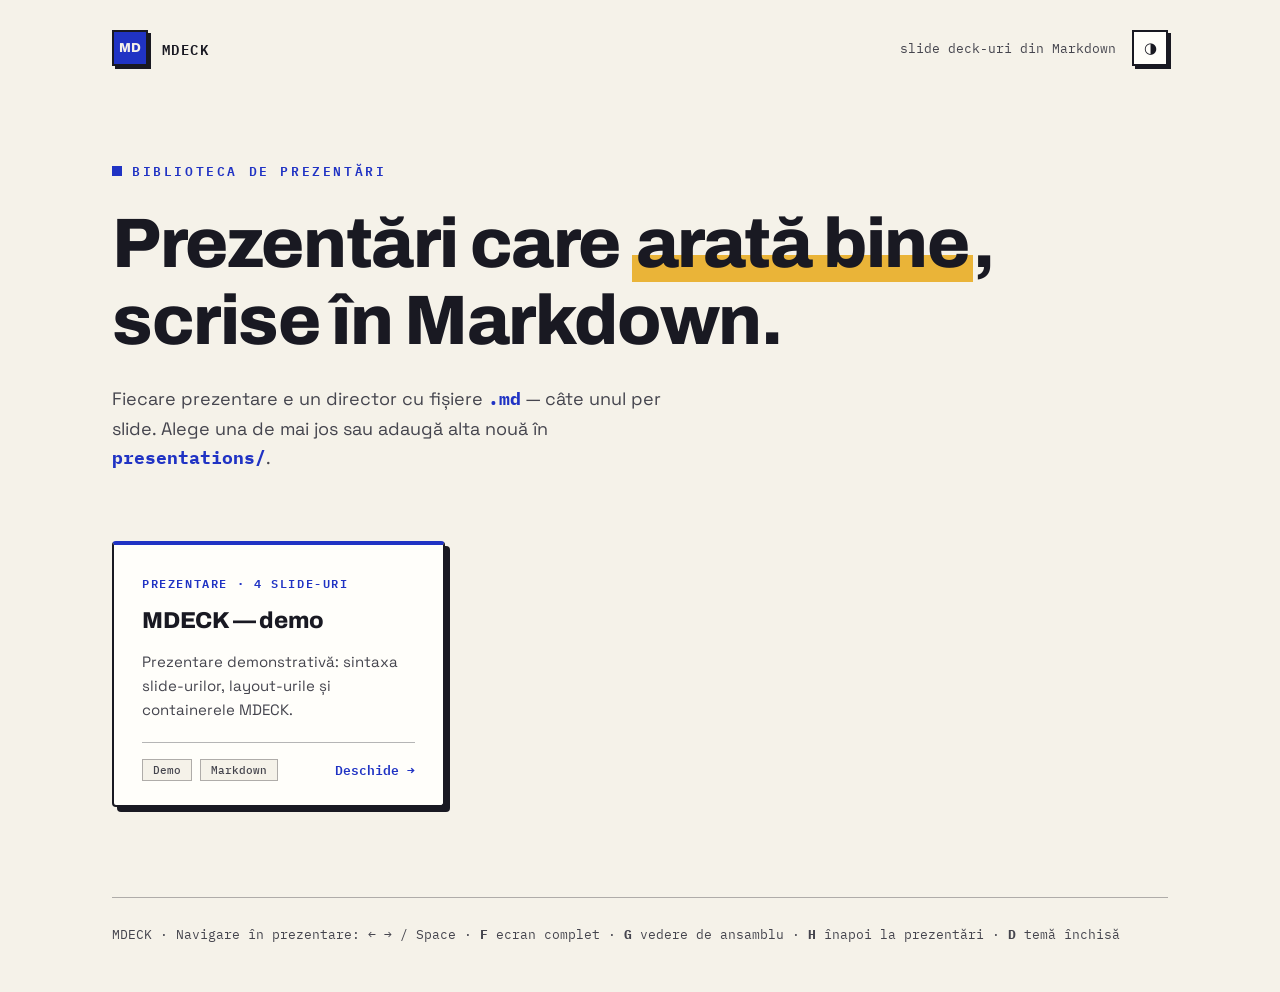
==== index.html @ 7eb0e371 "Adăugat fișiere HTML pentru prezentare și index, inclusiv stiluri și scripturi necesare. Creată o pr" ====
<!DOCTYPE html>
<html lang="ro">
<head>
  <meta charset="UTF-8">
  <meta name="viewport" content="width=device-width, initial-scale=1.0">
  <title>MDECK — prezentări din Markdown</title>
  <link rel="preconnect" href="https://fonts.googleapis.com">
  <link rel="preconnect" href="https://fonts.gstatic.com" crossorigin>
  <link href="https://fonts.googleapis.com/css2?family=Archivo:wght@700;800&family=Space+Grotesk:wght@400;500;700&family=IBM+Plex+Mono:wght@400;500;600&display=swap" rel="stylesheet">
  <link rel="stylesheet" href="assets/style.css">
  <script>
    try {
      const t = new URLSearchParams(location.search).get("theme") || localStorage.getItem("mdeck-theme");
      if (t === "dark") document.documentElement.classList.add("dark");
    } catch (e) {}
  </script>
</head>
<body>
  <div class="ambient"></div>

  <div class="wrap">
    <header class="site">
      <a class="brand" href="index.html"><span class="monogram">MD</span> MDECK</a>
      <span style="display:flex;align-items:center;gap:16px">
        <span class="hint">slide deck-uri din Markdown</span>
        <button class="theme-btn" id="btn-theme" title="Temă închisă/deschisă (D)">&#9681;</button>
      </span>
    </header>

    <section class="hero">
      <div class="kicker">Biblioteca de prezentări</div>
      <h1>Prezentări care <span class="hl">arată bine</span>,<br>scrise în Markdown.</h1>
      <p>Fiecare prezentare e un director cu fișiere <code style="font-family:var(--mono);color:var(--ultra);font-weight:700">.md</code> — câte unul per slide. Alege una de mai jos sau adaugă alta nouă în <code style="font-family:var(--mono);color:var(--ultra);font-weight:700">presentations/</code>.</p>
    </section>

    <main id="decks" class="decks"></main>

    <footer class="site">
      MDECK &middot; Navigare în prezentare: &larr; &rarr; / Space &middot; <b>F</b> ecran complet &middot; <b>G</b> vedere de ansamblu &middot; <b>H</b> înapoi la prezentări &middot; <b>D</b> temă închisă
    </footer>
  </div>

  <script src="assets/home.js"></script>
</body>
</html>
---- assets/style.css ----
/* ============================================================
   Identitatea vizuală „Ovidiu Chiș” — varianta profesională
   Ultramarin & aur pe alb-os, structură fermă (borduri de
   cerneală, umbre dure mici), fără gradiente și fără zgomot.
   ============================================================ */

:root {
  /* fundaluri */
  --bone: #f5f2e9;        /* alb-os cald — fundalul de bază */
  --paper: #fffefa;       /* alb hârtie — carduri, suprafețe */

  /* cerneală */
  --ink: #191922;         /* negru-cerneală — text, borduri */
  --ink-soft: #45454e;    /* text secundar */
  --muted: #8a877e;       /* text estompat */

  /* semnătura cromatică */
  --ultra: #2033c4;       /* ultramarin Klein — culoarea principală */
  --ultra-deep: #16227e;  /* ultramarin de noapte */
  --gold: #eab438;        /* auriu cald — accent, folosit cu măsură */
  --azure: #2d8fc4;
  --coral: #d6452f;
  --green: #2a8a5e;
  --plum: #6a44b8;
  --sky: #6db5dd;

  /* derivate de temă */
  --shadow-c: var(--ink);              /* culoarea umbrelor dure */
  --dot: rgba(25, 25, 34, 0.045);      /* punctele texturii de fundal */
  --line-soft: rgba(25, 25, 34, 0.16); /* linii fine (rânduri tabel) */
  --line-mid: rgba(25, 25, 34, 0.32);  /* linii medii (separatoare, taguri) */
  --code-bg: #191922;                  /* fundalul blocurilor de cod, fix în ambele teme */
  --title-bg: var(--ultra);            /* fundalul slide-urilor de titlu/secțiune */

  --border: 2px solid var(--ink);
  --shadow: 5px 5px 0 var(--shadow-c);
  --shadow-sm: 3px 3px 0 var(--shadow-c);

  --sans: "Space Grotesk", "Segoe UI", system-ui, sans-serif;
  --display: "Archivo", "Space Grotesk", sans-serif;
  --mono: "IBM Plex Mono", "Cascadia Code", Consolas, monospace;

  --r: 4px;               /* colțuri abia rotunjite */
}

/* ---------- tema închisă (tasta D în prezentare) ---------- */
html.dark {
  --bone: #14141c;
  --paper: #1d1d27;
  --ink: #ece8db;
  --ink-soft: #b6b2a6;
  --muted: #84817a;

  --shadow-c: rgba(0, 0, 0, 0.55);
  --dot: rgba(236, 232, 219, 0.04);
  --line-soft: rgba(236, 232, 219, 0.12);
  --line-mid: rgba(236, 232, 219, 0.28);
  --title-bg: var(--ultra-deep);

  /* accente luminate, ca să rămână lizibile pe fundal închis */
  --ultra: #5e6ce0;
  --azure: #4fb2e6;
  --coral: #f06a52;
  --green: #3cba7a;
  --plum: #976ee8;
  --sky: #7ec9ec;
  --gold: #f0bb4a;
}

* { box-sizing: border-box; margin: 0; padding: 0; }

html, body {
  background: var(--bone);
  color: var(--ink);
  font-family: var(--sans);
  -webkit-font-smoothing: antialiased;
}

::selection { background: var(--gold); color: #191922; }

/* ---------- fundal: hârtie cu puncte foarte fine ---------- */
.ambient {
  position: fixed;
  inset: 0;
  z-index: -1;
  background:
    radial-gradient(circle, var(--dot) 1px, transparent 1.4px) 0 0 / 26px 26px,
    var(--bone);
}

/* ---------- layout pagină ---------- */
.wrap {
  max-width: 1120px;
  margin: 0 auto;
  padding: 0 32px;
}

header.site {
  display: flex;
  align-items: center;
  justify-content: space-between;
  padding: 30px 0;
}

.brand {
  display: flex;
  align-items: center;
  gap: 14px;
  font-family: var(--mono);
  font-size: 14px;
  font-weight: 600;
  letter-spacing: 0.1em;
  text-transform: uppercase;
  color: var(--ink);
  text-decoration: none;
}

.brand .monogram {
  display: grid;
  place-items: center;
  width: 36px;
  height: 36px;
  background: var(--ultra);
  color: var(--bone);
  border: var(--border);
  box-shadow: var(--shadow-sm);
  font-family: var(--display);
  font-weight: 800;
  font-size: 13px;
  letter-spacing: 0;
}

.hint {
  font-family: var(--mono);
  font-size: 12.5px;
  color: var(--ink-soft);
}

/* ---------- hero ---------- */
.hero { padding: 64px 0 24px; }

.hero .kicker {
  display: flex;
  align-items: center;
  gap: 10px;
  font-family: var(--mono);
  font-size: 13px;
  font-weight: 600;
  letter-spacing: 0.2em;
  text-transform: uppercase;
  color: var(--ultra);
  margin-bottom: 24px;
}

.hero .kicker::before {
  content: "";
  width: 10px;
  height: 10px;
  background: var(--ultra);
}

.hero h1 {
  font-family: var(--display);
  font-size: clamp(42px, 6vw, 70px);
  font-weight: 800;
  letter-spacing: -0.02em;
  line-height: 1.1;
  color: var(--ink);
}

/* subliniere tip marker — auriul folosit chirurgical */
.hero h1 .hl {
  background: linear-gradient(transparent 64%, var(--gold) 64%);
  padding: 0 4px;
}

.hero p {
  margin-top: 24px;
  max-width: 580px;
  font-size: 18px;
  line-height: 1.65;
  color: var(--ink-soft);
}

/* ---------- grid prezentări ---------- */
.decks {
  display: grid;
  grid-template-columns: repeat(auto-fill, minmax(330px, 1fr));
  gap: 28px;
  padding: 44px 0 90px;
}

.deck-card {
  position: relative;
  display: flex;
  flex-direction: column;
  gap: 14px;
  padding: 28px 28px 24px;
  background: var(--paper);
  border: var(--border);
  border-top: 4px solid var(--a, var(--ultra));
  border-radius: var(--r);
  box-shadow: var(--shadow);
  text-decoration: none;
  color: var(--ink);
  transition: transform 0.15s ease, box-shadow 0.15s ease;
}

.deck-card:hover {
  transform: translate(-2px, -2px);
  box-shadow: 7px 7px 0 var(--ink);
}

.deck-card:active {
  transform: translate(1px, 1px);
  box-shadow: 3px 3px 0 var(--ink);
}

.deck-card .meta {
  font-family: var(--mono);
  font-size: 11.5px;
  font-weight: 600;
  letter-spacing: 0.14em;
  text-transform: uppercase;
  color: var(--a, var(--ultra));
}

.deck-card h2 {
  font-family: var(--display);
  font-size: 23px;
  font-weight: 800;
  letter-spacing: -0.01em;
  line-height: 1.25;
}

.deck-card p {
  font-size: 15px;
  line-height: 1.6;
  color: var(--ink-soft);
  flex: 1;
}

.deck-card .foot {
  display: flex;
  align-items: center;
  justify-content: space-between;
  margin-top: 6px;
  padding-top: 16px;
  border-top: 1px solid var(--line-mid);
}

.deck-card .tags {
  display: flex;
  gap: 8px;
  flex-wrap: wrap;
}

.deck-card .tag {
  font-family: var(--mono);
  font-size: 11px;
  font-weight: 500;
  color: var(--ink-soft);
  padding: 3px 10px;
  border: 1px solid var(--line-mid);
  background: var(--bone);
}

.deck-card .go {
  font-family: var(--mono);
  font-size: 13px;
  font-weight: 600;
  color: var(--ultra);
  white-space: nowrap;
  transition: transform 0.15s ease;
}

.deck-card:hover .go { transform: translateX(3px); }

/* accente — nume vechi, paleta proprie */
[data-accent="teal"]    { --a: var(--azure); }
[data-accent="indigo"]  { --a: var(--ultra); }
[data-accent="violet"]  { --a: var(--plum); }
[data-accent="amber"]   { --a: var(--gold); }
[data-accent="rose"]    { --a: var(--coral); }
[data-accent="emerald"] { --a: var(--green); }
[data-accent="sky"]     { --a: var(--sky); }

/* ---------- panou eroare ---------- */
.error-panel {
  margin: 60px auto;
  max-width: 640px;
  padding: 36px 40px;
  background: var(--paper);
  border: var(--border);
  border-radius: var(--r);
  box-shadow: var(--shadow);
}

.error-panel h2 {
  font-family: var(--display);
  font-size: 21px;
  font-weight: 800;
  margin-bottom: 14px;
  color: var(--coral);
}
.error-panel p { color: var(--ink-soft); line-height: 1.7; margin-bottom: 10px; }

.error-panel code {
  display: block;
  margin: 14px 0;
  padding: 14px 18px;
  background: var(--code-bg);
  color: var(--gold);
  border-radius: var(--r);
  font-family: var(--mono);
  font-size: 14px;
}

footer.site {
  padding: 28px 0 50px;
  font-family: var(--mono);
  font-size: 12.5px;
  color: var(--ink-soft);
  border-top: 1px solid var(--line-mid);
}

/* ---------- buton temă (pagina de start) ---------- */
.theme-btn {
  appearance: none;
  width: 36px;
  height: 36px;
  display: grid;
  place-items: center;
  background: var(--paper);
  color: var(--ink);
  border: var(--border);
  box-shadow: var(--shadow-sm);
  font-size: 15px;
  cursor: pointer;
  transition: transform 0.12s ease, box-shadow 0.12s ease;
}

.theme-btn:hover { transform: translate(-1px, -1px); box-shadow: 4px 4px 0 var(--shadow-c); }
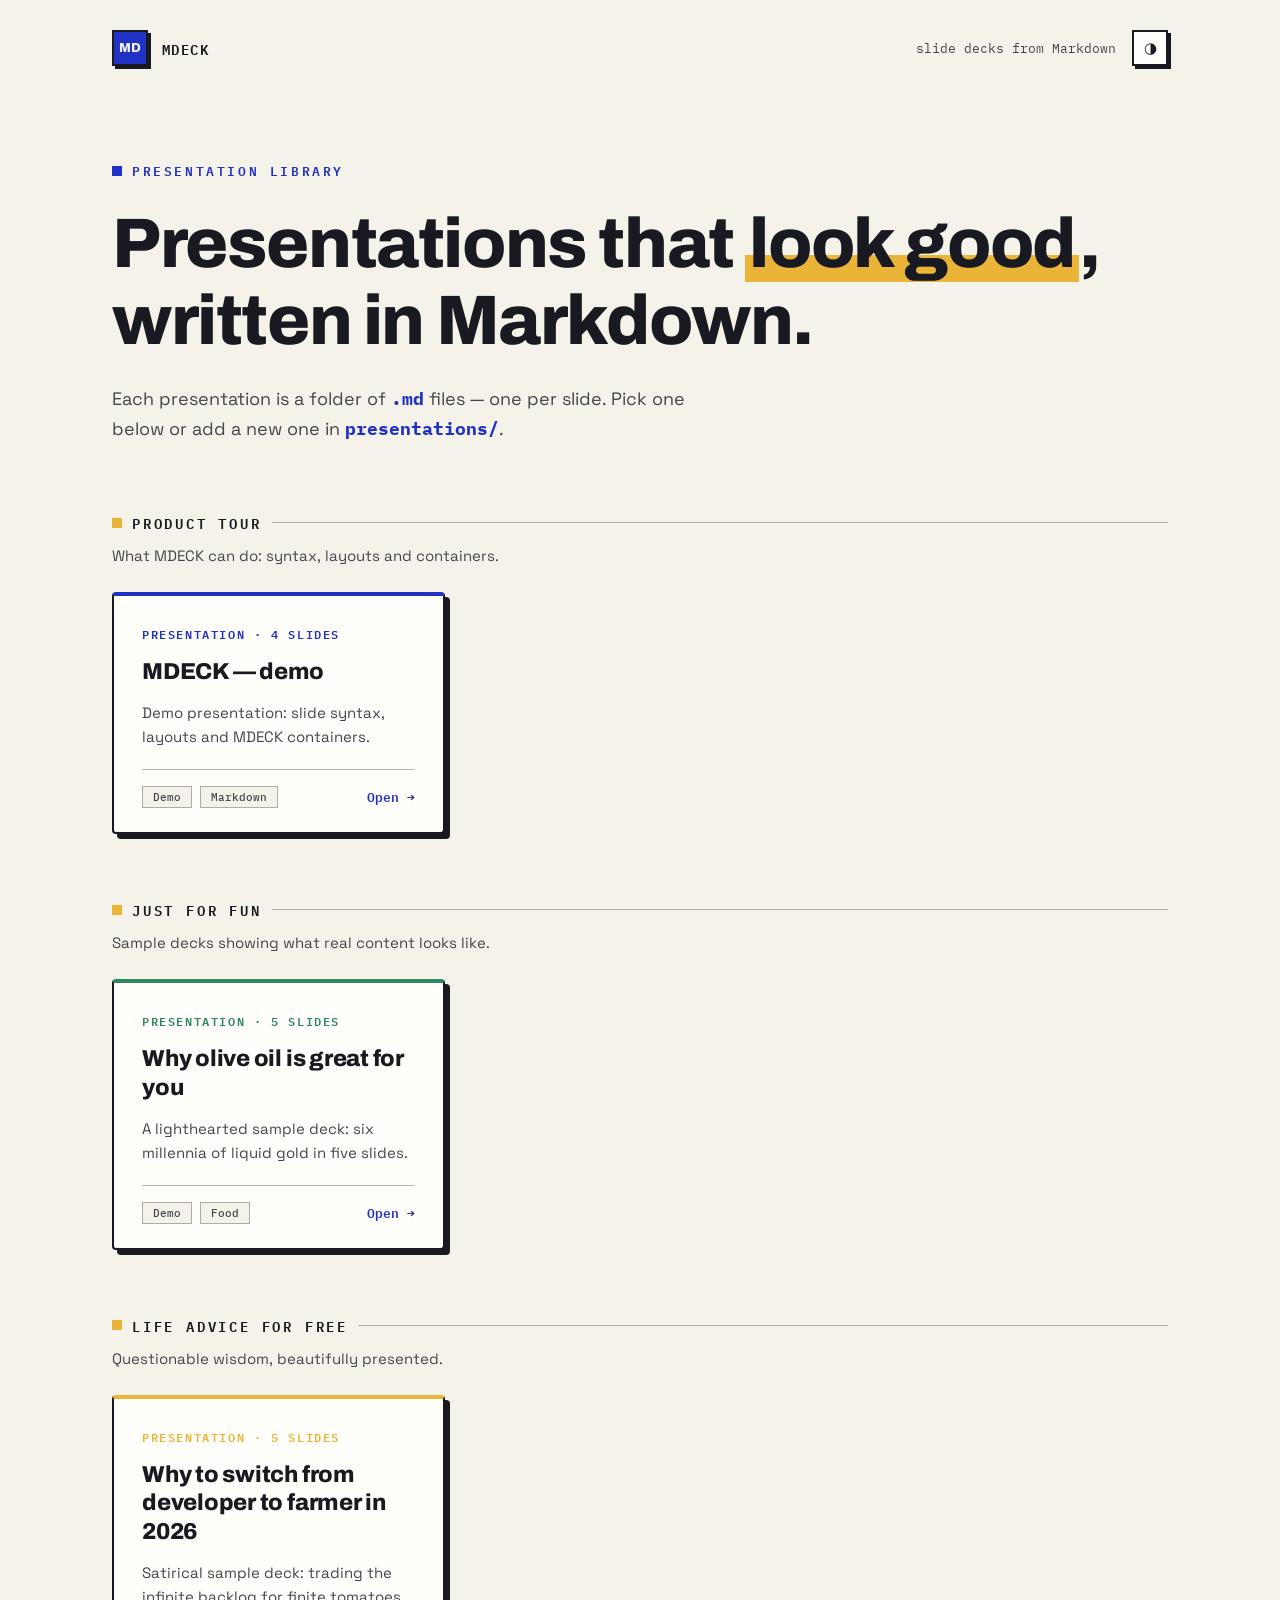
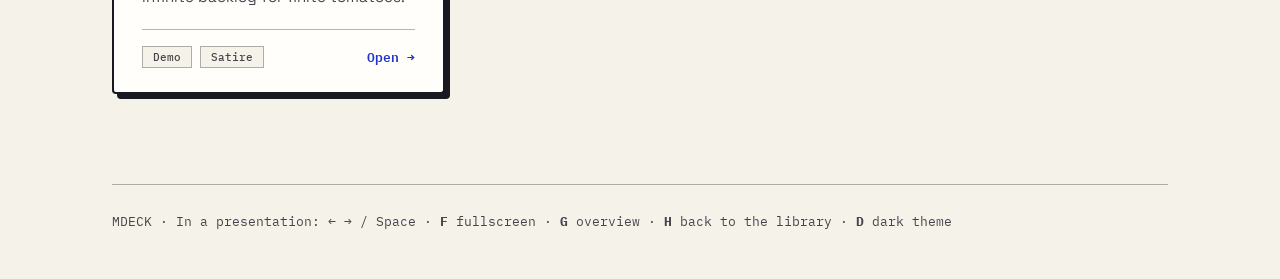
==== commit cc2f2ab7: "Update presentation content and structure: translate text to English, add new demo presentations, an" ====
--- a/index.html
+++ b/index.html
@@ -1,9 +1,9 @@
 <!DOCTYPE html>
-<html lang="ro">
+<html lang="en">
 <head>
   <meta charset="UTF-8">
   <meta name="viewport" content="width=device-width, initial-scale=1.0">
-  <title>MDECK — prezentări din Markdown</title>
+  <title>MDECK — Markdown slide decks</title>
   <link rel="preconnect" href="https://fonts.googleapis.com">
   <link rel="preconnect" href="https://fonts.gstatic.com" crossorigin>
   <link href="https://fonts.googleapis.com/css2?family=Archivo:wght@700;800&family=Space+Grotesk:wght@400;500;700&family=IBM+Plex+Mono:wght@400;500;600&display=swap" rel="stylesheet">
@@ -22,21 +22,21 @@
     <header class="site">
       <a class="brand" href="index.html"><span class="monogram">MD</span> MDECK</a>
       <span style="display:flex;align-items:center;gap:16px">
-        <span class="hint">slide deck-uri din Markdown</span>
-        <button class="theme-btn" id="btn-theme" title="Temă închisă/deschisă (D)">&#9681;</button>
+        <span class="hint">slide decks from Markdown</span>
+        <button class="theme-btn" id="btn-theme" title="Dark/light theme (D)">&#9681;</button>
       </span>
     </header>
 
     <section class="hero">
-      <div class="kicker">Biblioteca de prezentări</div>
-      <h1>Prezentări care <span class="hl">arată bine</span>,<br>scrise în Markdown.</h1>
-      <p>Fiecare prezentare e un director cu fișiere <code style="font-family:var(--mono);color:var(--ultra);font-weight:700">.md</code> — câte unul per slide. Alege una de mai jos sau adaugă alta nouă în <code style="font-family:var(--mono);color:var(--ultra);font-weight:700">presentations/</code>.</p>
+      <div class="kicker">Presentation library</div>
+      <h1>Presentations that <span class="hl">look good</span>,<br>written in Markdown.</h1>
+      <p>Each presentation is a folder of <code style="font-family:var(--mono);color:var(--ultra);font-weight:700">.md</code> files — one per slide. Pick one below or add a new one in <code style="font-family:var(--mono);color:var(--ultra);font-weight:700">presentations/</code>.</p>
     </section>
 
     <main id="decks" class="decks"></main>
 
     <footer class="site">
-      MDECK &middot; Navigare în prezentare: &larr; &rarr; / Space &middot; <b>F</b> ecran complet &middot; <b>G</b> vedere de ansamblu &middot; <b>H</b> înapoi la prezentări &middot; <b>D</b> temă închisă
+      MDECK &middot; In a presentation: &larr; &rarr; / Space &middot; <b>F</b> fullscreen &middot; <b>G</b> overview &middot; <b>H</b> back to the library &middot; <b>D</b> dark theme
     </footer>
   </div>
 
--- a/assets/style.css
+++ b/assets/style.css
@@ -276,6 +276,47 @@
 
 .deck-card:hover .go { transform: translateX(3px); }
 
+/* ---------- colecții ---------- */
+.collections { padding: 44px 0 90px; }
+
+.collection + .collection { margin-top: 64px; }
+
+.collection-title {
+  display: flex;
+  align-items: center;
+  gap: 10px;
+  font-family: var(--mono);
+  font-size: 14px;
+  font-weight: 600;
+  letter-spacing: 0.2em;
+  text-transform: uppercase;
+  color: var(--ink);
+}
+
+.collection-title::before {
+  content: "";
+  width: 10px;
+  height: 10px;
+  background: var(--gold);
+}
+
+.collection-title::after {
+  content: "";
+  flex: 1;
+  height: 1px;
+  background: var(--line-mid);
+}
+
+.collection-desc {
+  margin-top: 10px;
+  max-width: 580px;
+  font-size: 15px;
+  line-height: 1.6;
+  color: var(--ink-soft);
+}
+
+.collection .decks { padding: 24px 0 0; }
+
 /* accente — nume vechi, paleta proprie */
 [data-accent="teal"]    { --a: var(--azure); }
 [data-accent="indigo"]  { --a: var(--ultra); }
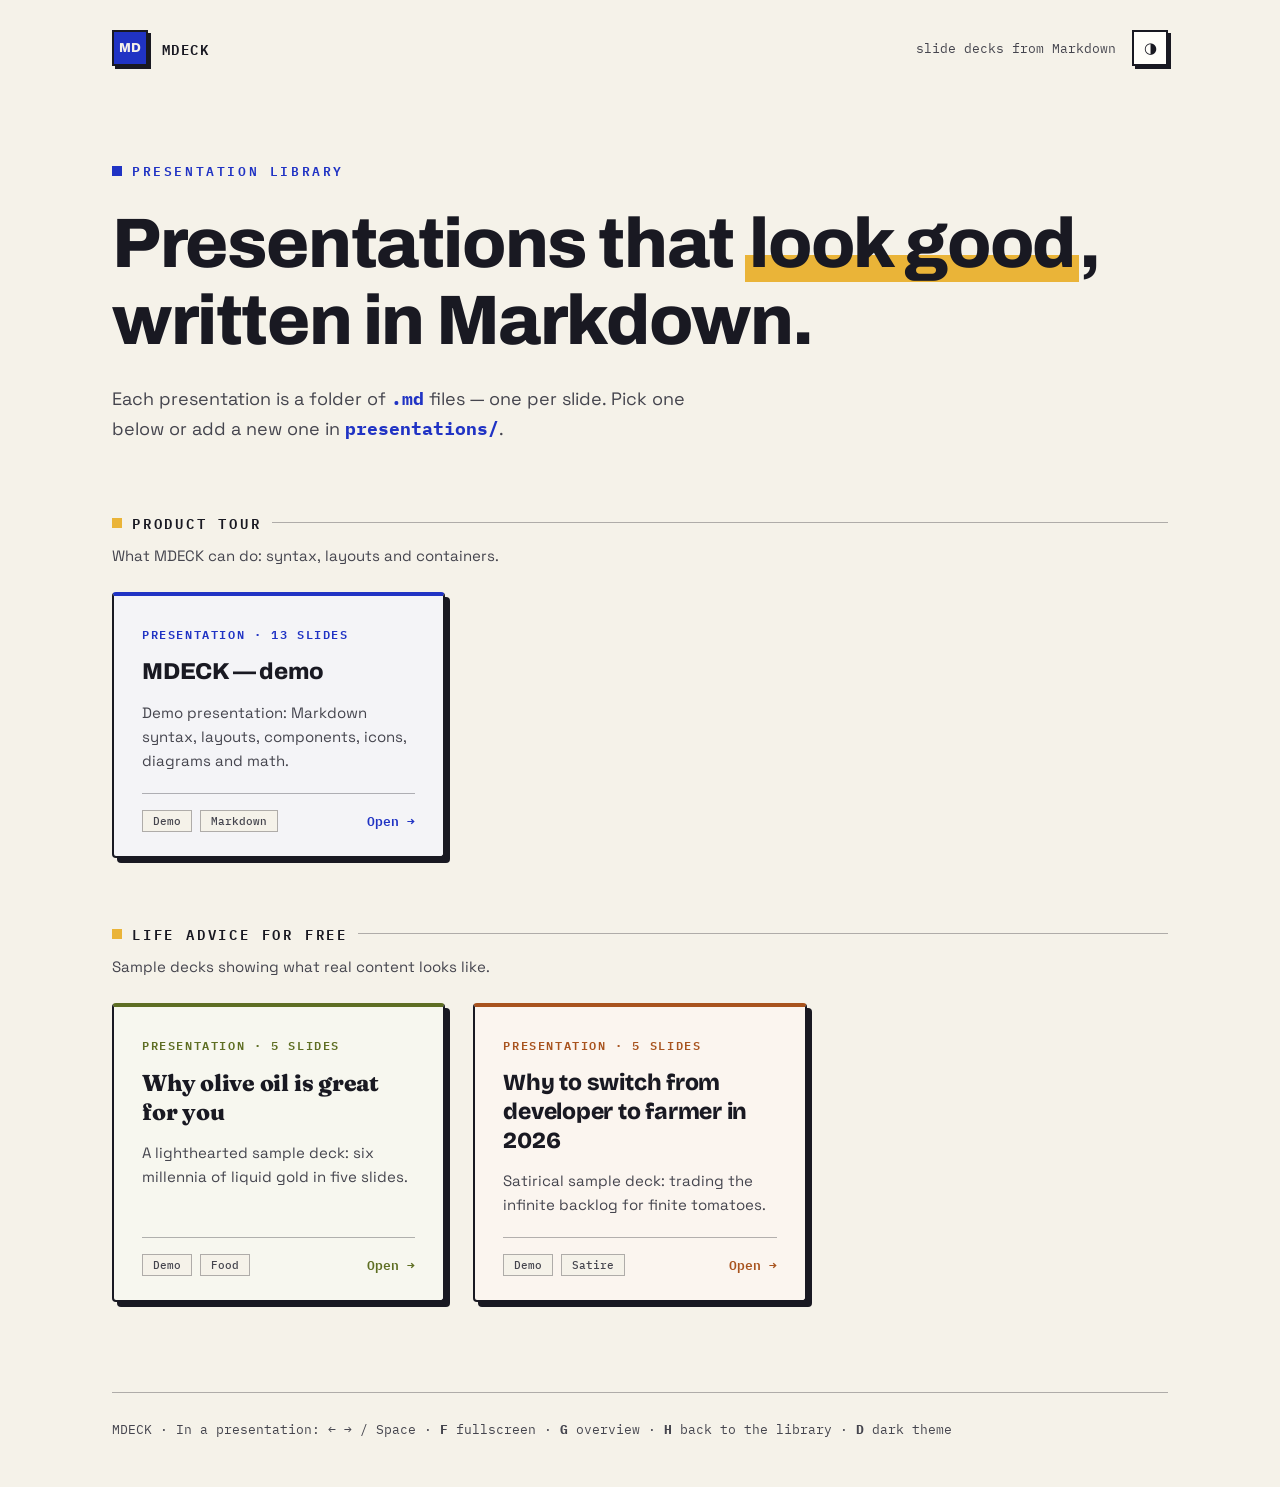
==== commit c6ebbab8: "Îmbunătățește motorul de prezentare: adaugă auto-bootstrapping, injectare de stiluri și fonturi, și " ====
--- a/index.html
+++ b/index.html
@@ -4,10 +4,7 @@
   <meta charset="UTF-8">
   <meta name="viewport" content="width=device-width, initial-scale=1.0">
   <title>MDECK — Markdown slide decks</title>
-  <link rel="preconnect" href="https://fonts.googleapis.com">
-  <link rel="preconnect" href="https://fonts.gstatic.com" crossorigin>
-  <link href="https://fonts.googleapis.com/css2?family=Archivo:wght@700;800&family=Space+Grotesk:wght@400;500;700&family=IBM+Plex+Mono:wght@400;500;600&display=swap" rel="stylesheet">
-  <link rel="stylesheet" href="assets/style.css">
+  <!-- Set the dark theme before first paint to avoid a flash. -->
   <script>
     try {
       const t = new URLSearchParams(location.search).get("theme") || localStorage.getItem("mdeck-theme");
@@ -40,6 +37,6 @@
     </footer>
   </div>
 
-  <script src="assets/home.js"></script>
+  <script src="assets/mdeck.js"></script>
 </body>
 </html>
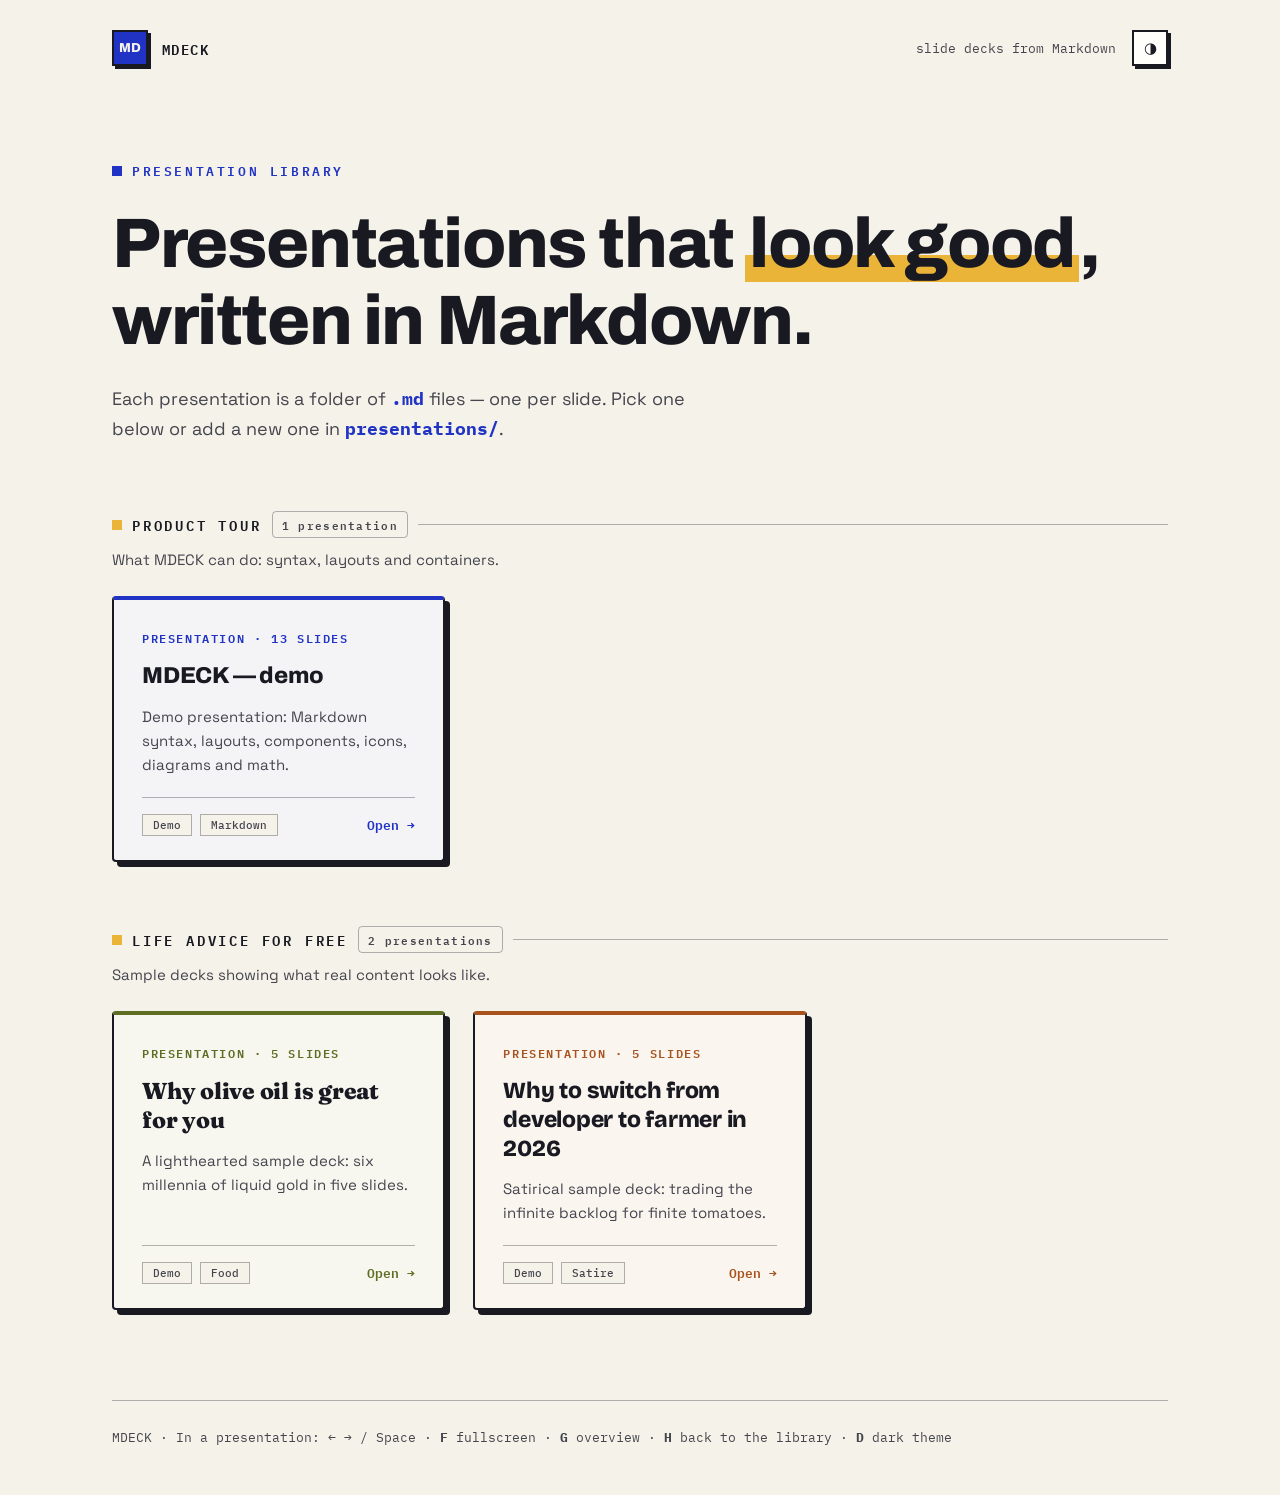
==== commit 220adc07: "Actualizare temă și culori pentru prezentări: schimbare denumiri culori, adăugare noi variabile CSS," ====
--- a/index.html
+++ b/index.html
@@ -27,7 +27,7 @@
     <section class="hero">
       <div class="kicker">Presentation library</div>
       <h1>Presentations that <span class="hl">look good</span>,<br>written in Markdown.</h1>
-      <p>Each presentation is a folder of <code style="font-family:var(--mono);color:var(--ultra);font-weight:700">.md</code> files — one per slide. Pick one below or add a new one in <code style="font-family:var(--mono);color:var(--ultra);font-weight:700">presentations/</code>.</p>
+      <p>Each presentation is a folder of <code style="font-family:var(--mono);color:var(--primary);font-weight:700">.md</code> files — one per slide. Pick one below or add a new one in <code style="font-family:var(--mono);color:var(--primary);font-weight:700">presentations/</code>.</p>
     </section>
 
     <main id="decks" class="decks"></main>
